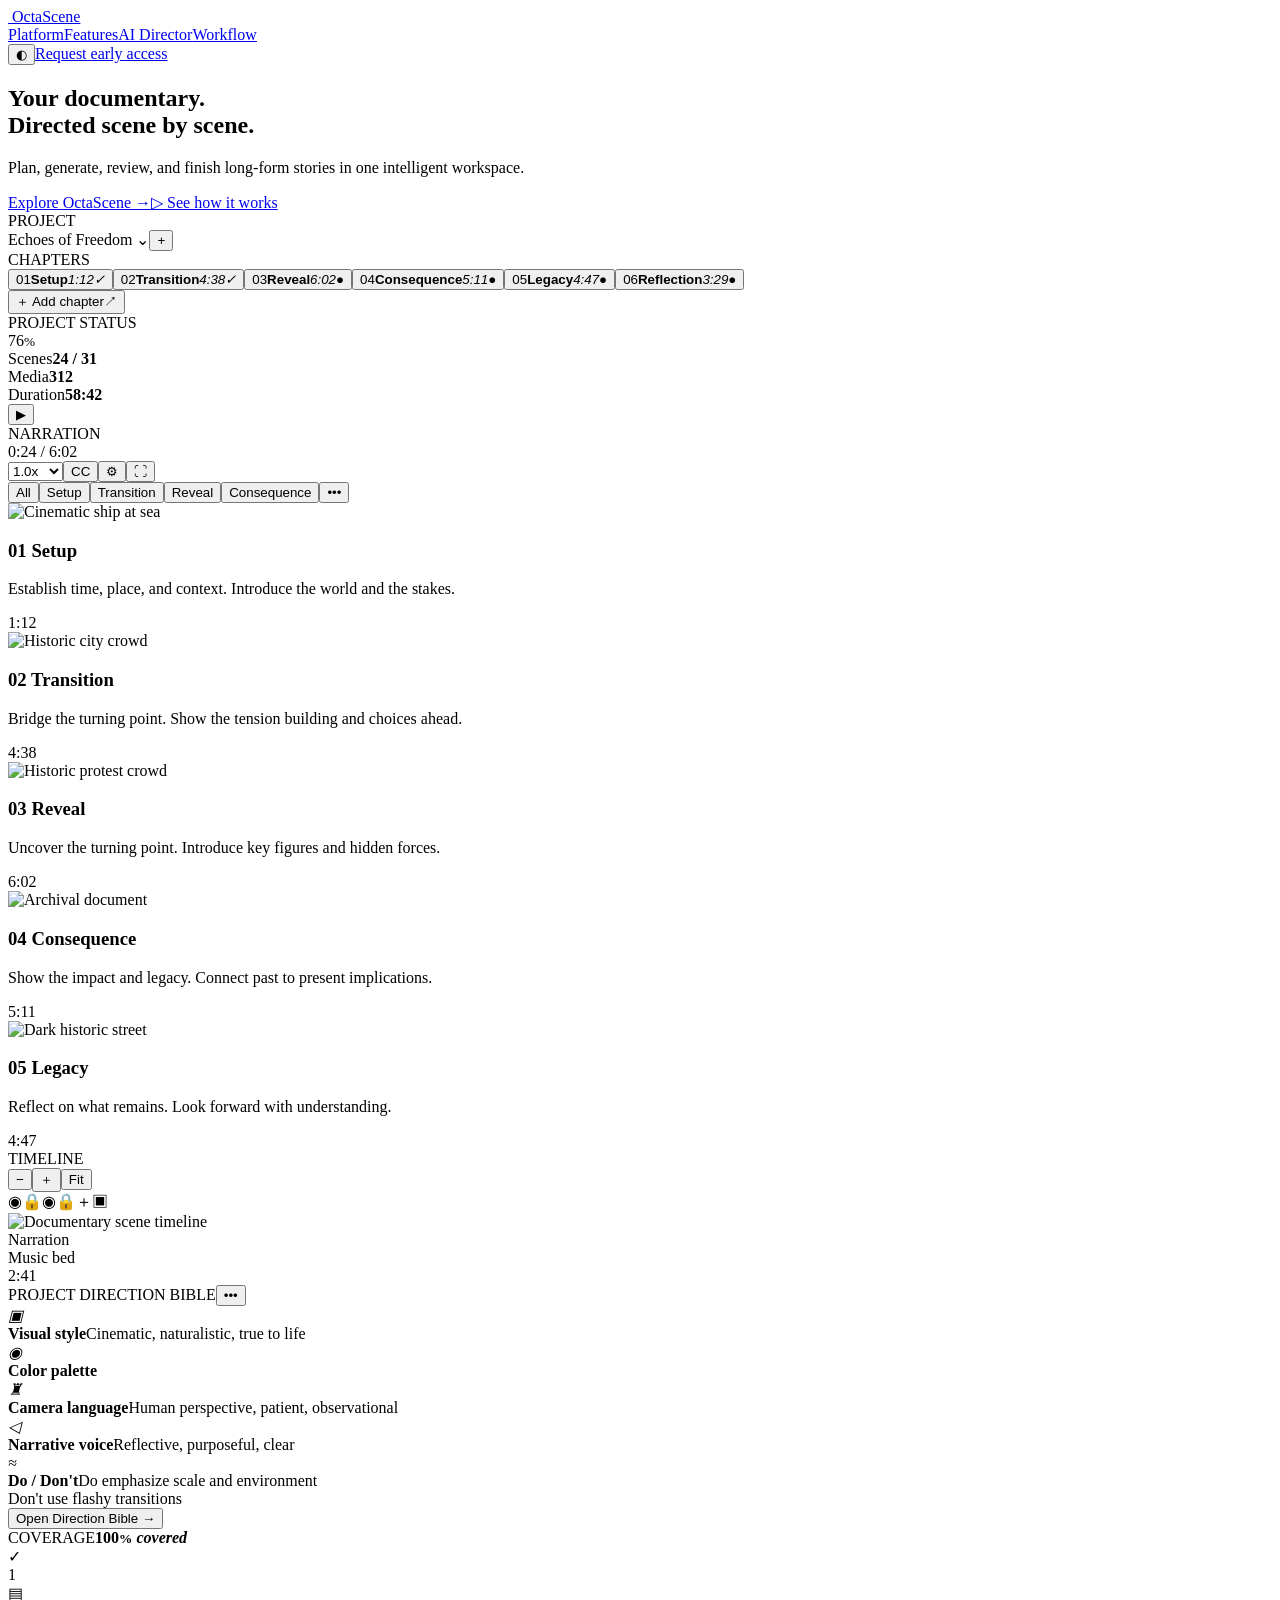
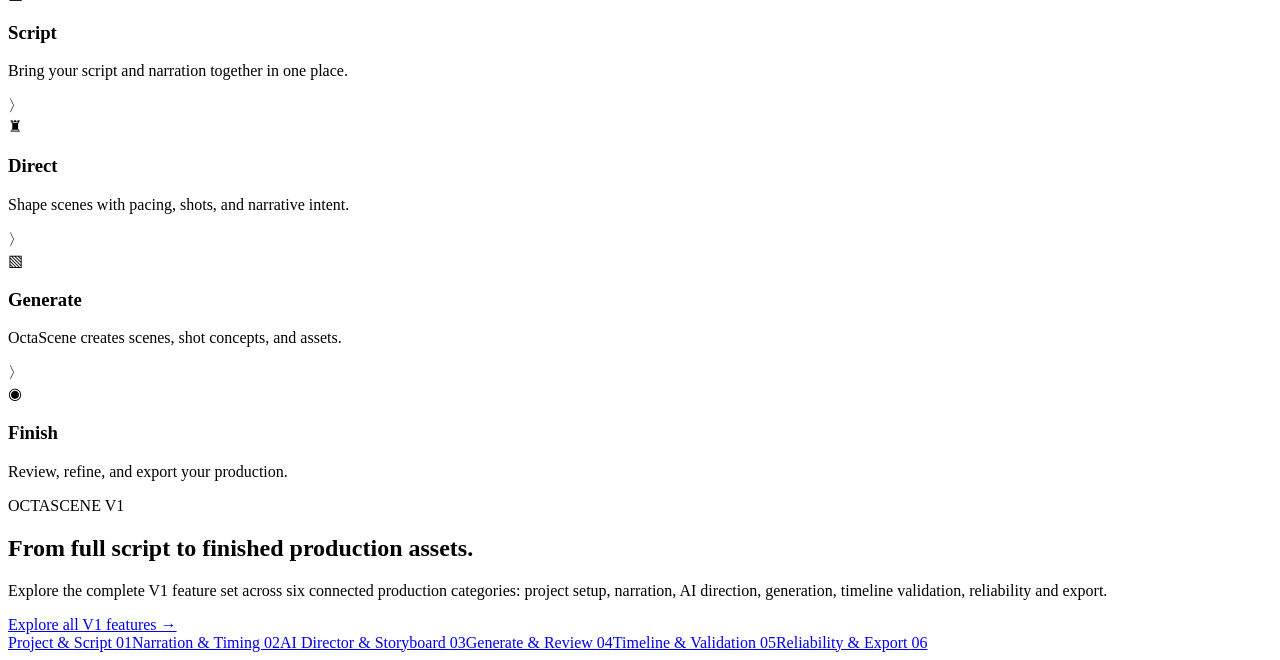
==== index.html @ 7b9d0554 "Add OctaScene landing page" ====
<!doctype html>
<html lang="en" data-theme="dark">
<head>
  <meta charset="utf-8" />
  <meta name="viewport" content="width=device-width,initial-scale=1" />
  <meta name="theme-color" content="#0b1014" />
  <title>OctaScene — Your documentary. Directed scene by scene.</title>
  <meta name="description" content="Plan, generate, review, and finish long-form documentaries in one intelligent workspace." />
  <link rel="preconnect" href="https://fonts.googleapis.com">
  <link rel="preconnect" href="https://fonts.gstatic.com" crossorigin>
  <link href="https://fonts.googleapis.com/css2?family=Inter:wght@400;500;600;700;800&display=swap" rel="stylesheet">
  <link rel="stylesheet" href="styles.css" />
</head>
<body>
  <div class="page-shell">
    <header class="site-header">
      <a class="brand" href="#top" aria-label="OctaScene home">
        <img src="assets/logo.svg" alt="" />
        <span>OctaScene</span>
      </a>
      <nav class="main-nav" aria-label="Primary navigation">
        <a href="#platform">Platform</a><a href="features.html">Features</a><a href="#director">AI Director</a><a href="#workflow">Workflow</a>
      </nav>
      <div class="header-actions"><button class="theme-toggle" type="button" aria-label="Toggle theme" title="Toggle theme"><span class="theme-icon">◐</span></button><a class="early-access" href="mailto:support@octascene.com?subject=OctaScene%20Early%20Access">Request early access</a></div>
    </header>
    <main id="top">
      <section class="hero" id="platform"><div class="hero-art hero-art-left" aria-hidden="true"></div><div class="hero-art hero-art-right" aria-hidden="true"></div><div class="hero-vignette" aria-hidden="true"></div><div class="hero-copy"><h1>Your documentary.<br />Directed scene by scene.</h1><p>Plan, generate, review, and finish long-form stories in one intelligent workspace.</p><div class="hero-buttons"><a class="primary-button" href="#director">Explore OctaScene <span>→</span></a><a class="secondary-button" href="#workflow"><span class="play">▷</span> See how it works</a></div></div></section>
      <section class="app-frame" id="director" aria-label="OctaScene workspace preview">
        <aside class="sidebar panel-col"><div class="sidebar-project"><div class="eyebrow">PROJECT</div><div class="project-name">Echoes of Freedom <span>⌄</span><button>+</button></div></div><div class="chapters-title">CHAPTERS</div><div class="chapter-list"><button class="chapter done"><span>01</span><b>Setup</b><em>1:12</em><i>✓</i></button><button class="chapter done"><span>02</span><b>Transition</b><em>4:38</em><i>✓</i></button><button class="chapter active"><span>03</span><b>Reveal</b><em>6:02</em><i>●</i></button><button class="chapter"><span>04</span><b>Consequence</b><em>5:11</em><i>●</i></button><button class="chapter"><span>05</span><b>Legacy</b><em>4:47</em><i>●</i></button><button class="chapter"><span>06</span><b>Reflection</b><em>3:29</em><i>●</i></button></div><button class="add-chapter">＋ <span>Add chapter</span><span>↗</span></button><div class="status-card"><div class="eyebrow">PROJECT STATUS</div><div class="status-grid"><div class="progress-ring"><span>76<small>%</small></span></div><div class="status-values"><div><span>Scenes</span><b>24 / 31</b></div><div><span>Media</span><b>312</b></div><div><span>Duration</span><b>58:42</b></div></div></div></div></aside>
        <div class="workspace panel-col"><div class="narration-row"><button class="round-play">▶</button><div class="wave-wrap"><div class="eyebrow narration-label">NARRATION</div><div class="waveform" aria-hidden="true"></div><div class="timecode">0:24 / 6:02</div></div><select class="speed" aria-label="Playback speed"><option>1.0x</option><option>1.25x</option><option>1.5x</option></select><button class="icon-btn">CC</button><button class="icon-btn">⚙</button><button class="icon-btn">⛶</button></div><div class="filter-row"><button class="filter active">All</button><button class="filter"><span class="dot blue"></span>Setup</button><button class="filter"><span class="dot teal"></span>Transition</button><button class="filter"><span class="dot orange"></span>Reveal</button><button class="filter"><span class="dot red"></span>Consequence</button><button class="filter">•••</button></div><div class="scene-strip"><article class="scene-card"><img src="assets/scene-1.jpg" alt="Cinematic ship at sea" /><div class="scene-body"><h3><span>01</span> Setup</h3><p>Establish time, place, and context. Introduce the world and the stakes.</p><time>1:12</time></div></article><article class="scene-card"><img src="assets/scene-2.jpg" alt="Historic city crowd" /><div class="scene-body"><h3><span>02</span> Transition</h3><p>Bridge the turning point. Show the tension building and choices ahead.</p><time>4:38</time></div></article><article class="scene-card selected"><img src="assets/scene-3.jpg" alt="Historic protest crowd" /><div class="scene-body"><h3><span>03</span> Reveal</h3><p>Uncover the turning point. Introduce key figures and hidden forces.</p><time>6:02</time></div></article><article class="scene-card"><img src="assets/scene-4.jpg" alt="Archival document" /><div class="scene-body"><h3><span>04</span> Consequence</h3><p>Show the impact and legacy. Connect past to present implications.</p><time>5:11</time></div></article><article class="scene-card"><img src="assets/scene-5.jpg" alt="Dark historic street" /><div class="scene-body"><h3><span>05</span> Legacy</h3><p>Reflect on what remains. Look forward with understanding.</p><time>4:47</time></div></article></div><div class="timeline-box"><div class="timeline-head"><span>TIMELINE</span><div><button>−</button><button>＋</button><button>Fit</button></div></div><div class="timeline-content"><div class="track-controls"><span>◉</span><span>🔒</span><span>◉</span><span>🔒</span><span>＋</span><span>▣</span></div><div class="tracks"><div class="image-track"><img src="assets/timeline.jpg" alt="Documentary scene timeline" /></div><div class="audio-track narration-track"><span>Narration</span><div class="mini-wave"></div></div><div class="audio-track music-track"><span>Music bed</span><div class="music-bars"></div></div><div class="playhead"><label>2:41</label></div></div></div></div></div>
        <aside class="direction panel-col"><div class="direction-card"><div class="direction-head"><span>PROJECT DIRECTION BIBLE</span><button>•••</button></div><div class="rule"><i>▣</i><div><b>Visual style</b><span>Cinematic, naturalistic, true to life</span></div></div><div class="rule"><i>◉</i><div><b>Color palette</b><div class="palette"><span></span><span></span><span></span><span></span><span></span><span></span></div></div></div><div class="rule"><i>♜</i><div><b>Camera language</b><span>Human perspective, patient, observational</span></div></div><div class="rule"><i>◁</i><div><b>Narrative voice</b><span>Reflective, purposeful, clear</span></div></div><div class="rule"><i>≈</i><div><b>Do / Don't</b><span>Do emphasize scale and environment<br />Don't use flashy transitions</span></div></div><button class="open-bible">Open Direction Bible <span>→</span></button></div><div class="coverage-card"><div><span>COVERAGE</span><strong>100<small>%</small> <em>covered</em></strong></div><div class="check-ring">✓</div></div></aside>
      </section>
      <section class="workflow" id="workflow"><article><div class="step-no">1</div><div class="step-icon paper">▤</div><div><h3>Script</h3><p>Bring your script and narration together in one place.</p></div></article><span class="chev">〉</span><article><div class="step-icon chair">♜</div><div><h3>Direct</h3><p>Shape scenes with pacing, shots, and narrative intent.</p></div></article><span class="chev">〉</span><article><div class="step-icon frame">▧</div><div><h3>Generate</h3><p>OctaScene creates scenes, shot concepts, and assets.</p></div></article><span class="chev">〉</span><article><div class="step-icon reel">◉</div><div><h3>Finish</h3><p>Review, refine, and export your production.</p></div></article></section>
      <section class="v1-teaser" id="resources"><div class="v1-teaser-copy"><span>OCTASCENE V1</span><h2>From full script to finished production assets.</h2><p>Explore the complete V1 feature set across six connected production categories: project setup, narration, AI direction, generation, timeline validation, reliability and export.</p><a href="features.html">Explore all V1 features →</a></div><div class="v1-mini-grid"><a href="features/project-script.html">Project & Script <span>01</span></a><a href="features/narration.html">Narration & Timing <span>02</span></a><a href="features/director.html">AI Director & Storyboard <span>03</span></a><a href="features/generation-review.html">Generate & Review <span>04</span></a><a href="features/timeline-validation.html">Timeline & Validation <span>05</span></a><a href="features/reliability-export.html">Reliability & Export <span>06</span></a></div></section>
    </main>
  </div><script src="script.js"></script>
</body></html>
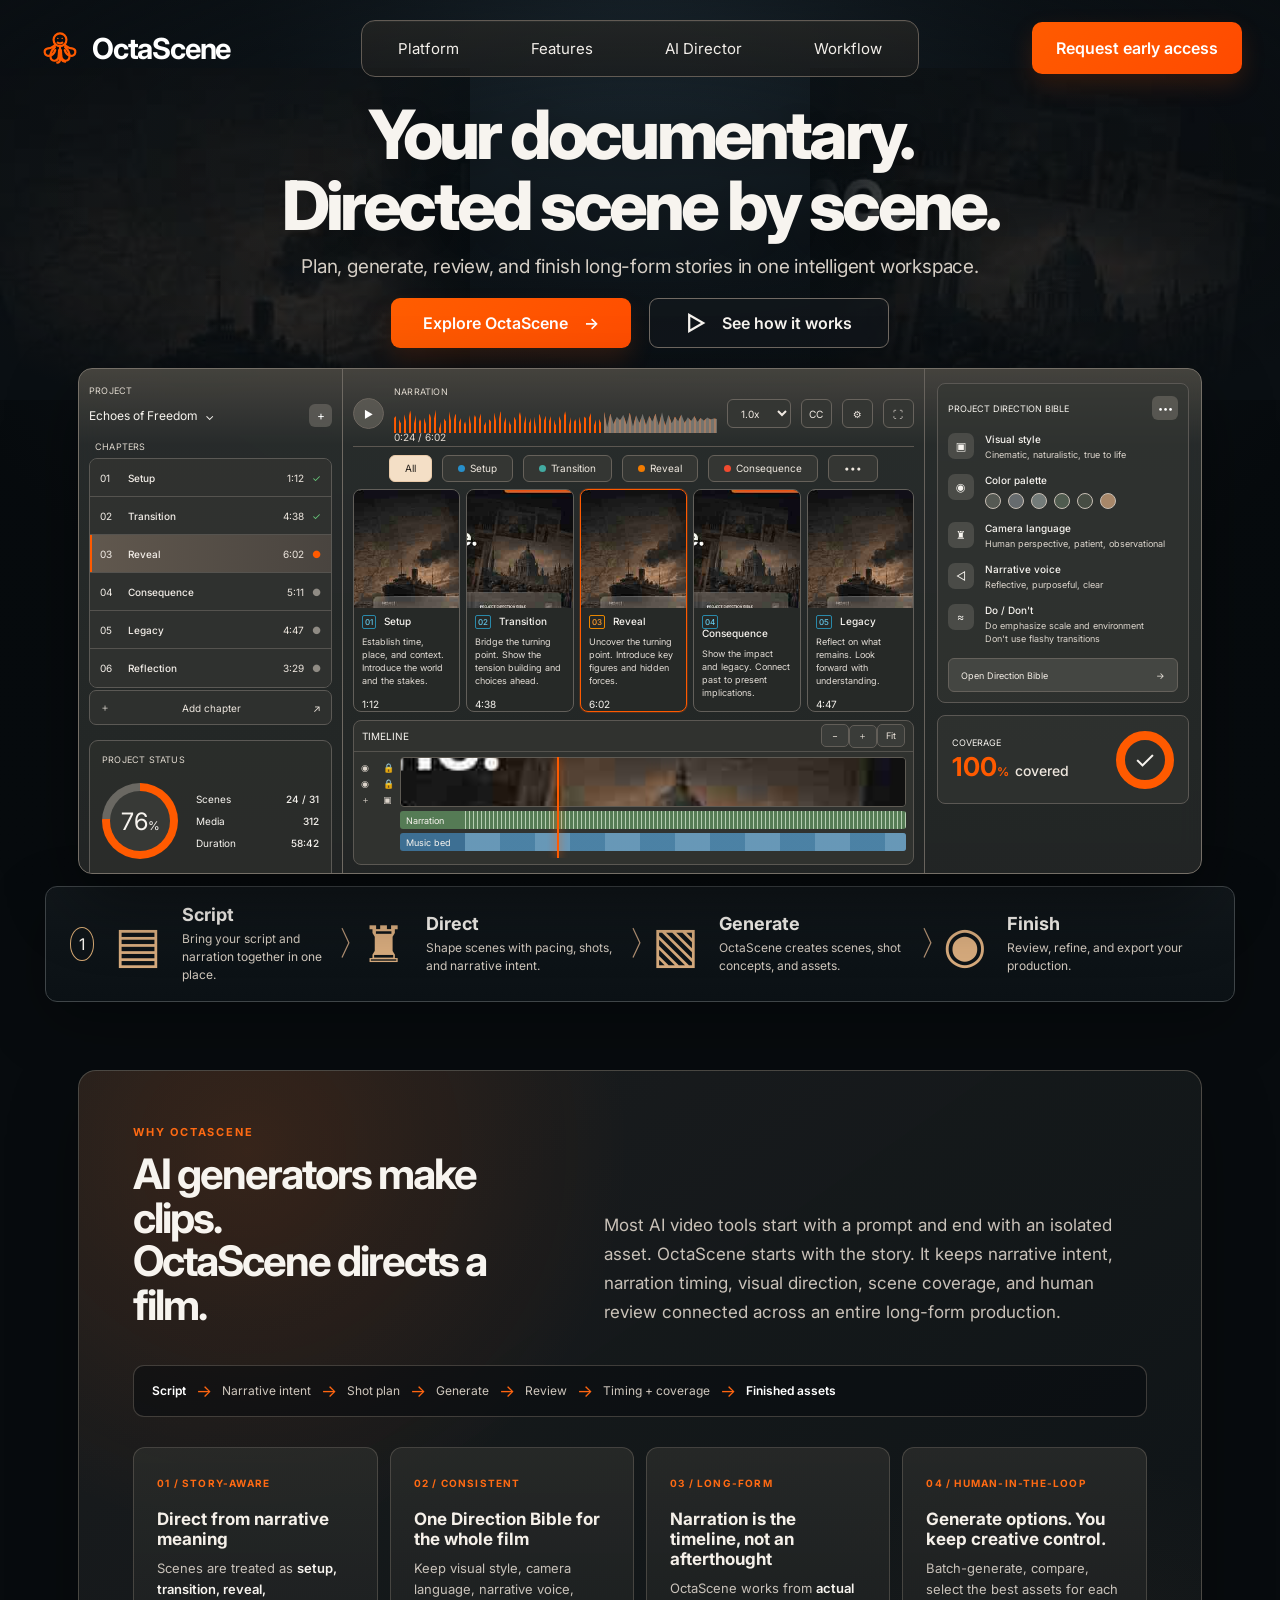
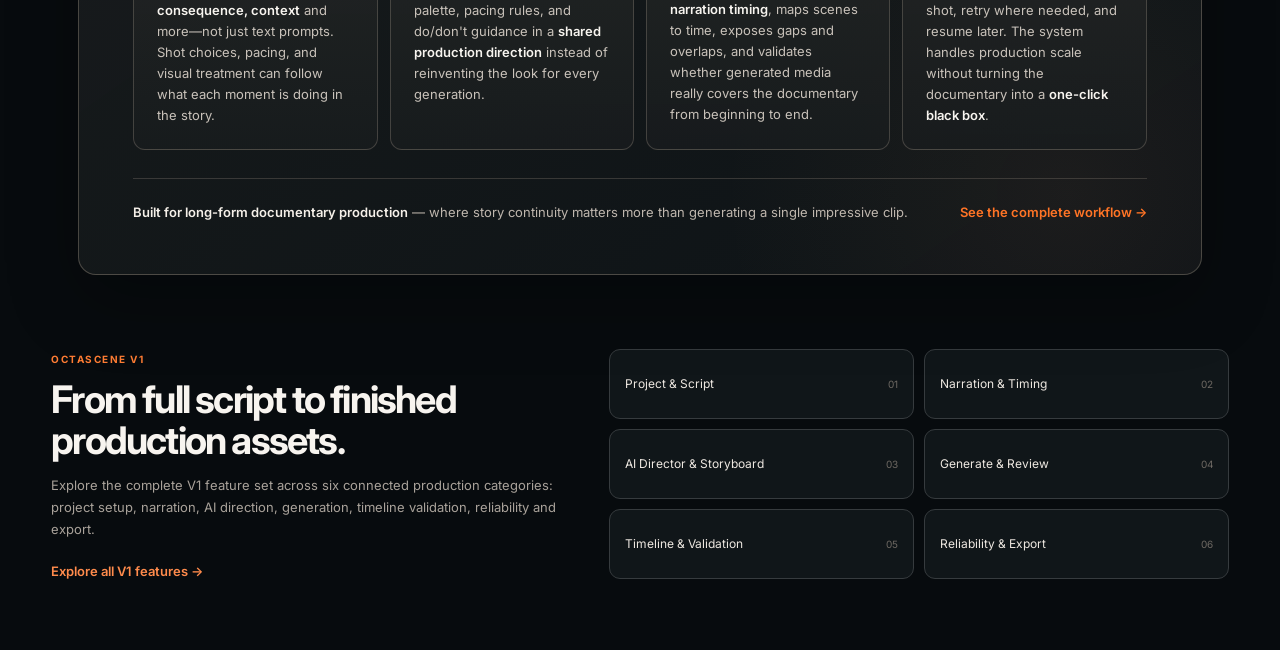
==== commit d554247e: "Add OctaScene differentiation section to landing page" ====
--- a/index.html
+++ b/index.html
@@ -10,6 +10,9 @@
   <link rel="preconnect" href="https://fonts.gstatic.com" crossorigin>
   <link href="https://fonts.googleapis.com/css2?family=Inter:wght@400;500;600;700;800&display=swap" rel="stylesheet">
   <link rel="stylesheet" href="styles.css" />
+  <style>
+    .difference-section{width:87.8%;max-width:1350px;margin:68px auto 72px;padding:54px;border:1px solid rgba(126,117,106,.52);border-radius:18px;background:linear-gradient(145deg,rgba(31,34,34,.82),rgba(14,19,23,.92));box-shadow:0 26px 70px rgba(0,0,0,.28);position:relative;overflow:hidden}.difference-section:before{content:"";position:absolute;inset:0;background:radial-gradient(circle at 15% 10%,rgba(255,90,0,.13),transparent 32%),radial-gradient(circle at 88% 90%,rgba(191,142,94,.08),transparent 28%);pointer-events:none}.difference-head{position:relative;z-index:1;display:grid;grid-template-columns:.85fr 1.15fr;gap:70px;align-items:end;margin-bottom:38px}.difference-kicker{display:block;color:#ff6a13;font-size:11px;font-weight:700;letter-spacing:1.8px;margin-bottom:13px}.difference-head h2{font-size:42px;line-height:1.04;letter-spacing:-2px;margin:0;color:#f7f4ef}.difference-head p{margin:0;color:#c9c1b8;font-size:17px;line-height:1.7;max-width:660px}.difference-flow{position:relative;z-index:1;display:flex;align-items:center;gap:10px;margin:0 0 30px;padding:15px 18px;border:1px solid rgba(114,107,99,.5);border-radius:11px;background:rgba(8,12,15,.54);color:#cfc7bd;font-size:12px;overflow-x:auto;white-space:nowrap}.difference-flow b{color:#fff;font-weight:600}.difference-flow .arrow{color:#ff6510;font-size:17px}.difference-grid{position:relative;z-index:1;display:grid;grid-template-columns:repeat(4,1fr);gap:12px}.difference-card{min-height:210px;padding:23px;border:1px solid rgba(104,99,92,.55);border-radius:12px;background:linear-gradient(180deg,rgba(43,45,43,.78),rgba(24,28,30,.82));transition:transform .2s ease,border-color .2s ease}.difference-card:hover{transform:translateY(-3px);border-color:rgba(255,107,24,.55)}.difference-number{font-size:10px;color:#ff6a13;letter-spacing:1.2px;font-weight:700}.difference-card h3{font-size:17px;margin:18px 0 9px;color:#f5f0e9}.difference-card p{font-size:13px;line-height:1.62;color:#c9c2ba;margin:0}.difference-card strong{color:#f7f4ef;font-weight:600}.difference-note{position:relative;z-index:1;margin:28px 0 0;padding-top:25px;border-top:1px solid rgba(104,99,92,.45);display:flex;justify-content:space-between;gap:30px;align-items:center;color:#bfb7ae;font-size:13px}.difference-note b{color:#f5f0e9;font-weight:600}.difference-note a{color:#ff7426;text-decoration:none;font-weight:600;white-space:nowrap}@media(max-width:980px){.difference-section{padding:34px 24px}.difference-head{grid-template-columns:1fr;gap:18px}.difference-grid{grid-template-columns:1fr 1fr}.difference-head h2{font-size:34px}}@media(max-width:620px){.difference-grid{grid-template-columns:1fr}.difference-note{align-items:flex-start;flex-direction:column}.difference-section{width:92%;margin-top:42px}}
+  </style>
 </head>
 <body>
   <div class="page-shell">
@@ -31,6 +34,22 @@
         <aside class="direction panel-col"><div class="direction-card"><div class="direction-head"><span>PROJECT DIRECTION BIBLE</span><button>•••</button></div><div class="rule"><i>▣</i><div><b>Visual style</b><span>Cinematic, naturalistic, true to life</span></div></div><div class="rule"><i>◉</i><div><b>Color palette</b><div class="palette"><span></span><span></span><span></span><span></span><span></span><span></span></div></div></div><div class="rule"><i>♜</i><div><b>Camera language</b><span>Human perspective, patient, observational</span></div></div><div class="rule"><i>◁</i><div><b>Narrative voice</b><span>Reflective, purposeful, clear</span></div></div><div class="rule"><i>≈</i><div><b>Do / Don't</b><span>Do emphasize scale and environment<br />Don't use flashy transitions</span></div></div><button class="open-bible">Open Direction Bible <span>→</span></button></div><div class="coverage-card"><div><span>COVERAGE</span><strong>100<small>%</small> <em>covered</em></strong></div><div class="check-ring">✓</div></div></aside>
       </section>
       <section class="workflow" id="workflow"><article><div class="step-no">1</div><div class="step-icon paper">▤</div><div><h3>Script</h3><p>Bring your script and narration together in one place.</p></div></article><span class="chev">〉</span><article><div class="step-icon chair">♜</div><div><h3>Direct</h3><p>Shape scenes with pacing, shots, and narrative intent.</p></div></article><span class="chev">〉</span><article><div class="step-icon frame">▧</div><div><h3>Generate</h3><p>OctaScene creates scenes, shot concepts, and assets.</p></div></article><span class="chev">〉</span><article><div class="step-icon reel">◉</div><div><h3>Finish</h3><p>Review, refine, and export your production.</p></div></article></section>
+
+      <section class="difference-section" id="why-octascene">
+        <div class="difference-head">
+          <div><span class="difference-kicker">WHY OCTASCENE</span><h2>AI generators make clips.<br />OctaScene directs a film.</h2></div>
+          <p>Most AI video tools start with a prompt and end with an isolated asset. OctaScene starts with the story. It keeps narrative intent, narration timing, visual direction, scene coverage, and human review connected across an entire long-form production.</p>
+        </div>
+        <div class="difference-flow" aria-label="OctaScene production flow"><b>Script</b><span class="arrow">→</span><span>Narrative intent</span><span class="arrow">→</span><span>Shot plan</span><span class="arrow">→</span><span>Generate</span><span class="arrow">→</span><span>Review</span><span class="arrow">→</span><span>Timing + coverage</span><span class="arrow">→</span><b>Finished assets</b></div>
+        <div class="difference-grid">
+          <article class="difference-card"><span class="difference-number">01 / STORY-AWARE</span><h3>Direct from narrative meaning</h3><p>Scenes are treated as <strong>setup, transition, reveal, consequence, context</strong> and more—not just text prompts. Shot choices, pacing, and visual treatment can follow what each moment is doing in the story.</p></article>
+          <article class="difference-card"><span class="difference-number">02 / CONSISTENT</span><h3>One Direction Bible for the whole film</h3><p>Keep visual style, camera language, narrative voice, palette, pacing rules, and do/don't guidance in a <strong>shared production direction</strong> instead of reinventing the look for every generation.</p></article>
+          <article class="difference-card"><span class="difference-number">03 / LONG-FORM</span><h3>Narration is the timeline, not an afterthought</h3><p>OctaScene works from <strong>actual narration timing</strong>, maps scenes to time, exposes gaps and overlaps, and validates whether generated media really covers the documentary from beginning to end.</p></article>
+          <article class="difference-card"><span class="difference-number">04 / HUMAN-IN-THE-LOOP</span><h3>Generate options. You keep creative control.</h3><p>Batch-generate, compare, select the best assets for each shot, retry where needed, and resume later. The system handles production scale without turning the documentary into a <strong>one-click black box</strong>.</p></article>
+        </div>
+        <div class="difference-note"><span><b>Built for long-form documentary production</b> — where story continuity matters more than generating a single impressive clip.</span><a href="features.html">See the complete workflow →</a></div>
+      </section>
+
       <section class="v1-teaser" id="resources"><div class="v1-teaser-copy"><span>OCTASCENE V1</span><h2>From full script to finished production assets.</h2><p>Explore the complete V1 feature set across six connected production categories: project setup, narration, AI direction, generation, timeline validation, reliability and export.</p><a href="features.html">Explore all V1 features →</a></div><div class="v1-mini-grid"><a href="features/project-script.html">Project & Script <span>01</span></a><a href="features/narration.html">Narration & Timing <span>02</span></a><a href="features/director.html">AI Director & Storyboard <span>03</span></a><a href="features/generation-review.html">Generate & Review <span>04</span></a><a href="features/timeline-validation.html">Timeline & Validation <span>05</span></a><a href="features/reliability-export.html">Reliability & Export <span>06</span></a></div></section>
     </main>
   </div><script src="script.js"></script>
--- a/styles.css
+++ b/styles.css
@@ -0,0 +1,32 @@
+:root{
+  --bg:#0a0f13;
+  --bg2:#11161a;
+  --panel:#252727d9;
+  --panel2:#343330d9;
+  --line:#6c645c99;
+  --line-soft:#4a474399;
+  --text:#f7f4ef;
+  --muted:#cfc7bd;
+  --orange:#ff5a00;
+  --orange2:#ff6b00;
+  --green:#69c67a;
+  --blue:#2b98d4;
+  --teal:#46b1a8;
+  --red:#ff5538;
+  --shadow:0 26px 70px rgba(0,0,0,.42);
+}
+*{box-sizing:border-box} html{scroll-behavior:smooth} body{margin:0;font-family:Inter,system-ui,-apple-system,Segoe UI,sans-serif;background:radial-gradient(circle at 50% -10%,#18232b 0,#0a0f13 42%,#070b0e 100%);color:var(--text);min-width:320px} button,a,select{font:inherit}.page-shell{min-height:100vh;overflow:hidden}.site-header{height:90px;padding:22px 38px;display:grid;grid-template-columns:1fr auto 1fr;align-items:center;position:relative;z-index:20}.brand{display:flex;align-items:center;gap:10px;color:#fff;text-decoration:none;font-size:29px;font-weight:700;letter-spacing:-1.2px}.brand img{width:44px;height:44px}.main-nav{display:flex;gap:0;border:1px solid #625b54;background:linear-gradient(180deg,#272724b8,#1c1d1db8);border-radius:14px;overflow:hidden;box-shadow:inset 0 1px rgba(255,255,255,.04)}.main-nav a{padding:18px 36px;color:#f3efea;text-decoration:none;font-size:15px}.main-nav a:hover{background:#ffffff0b}.header-actions{justify-self:end;display:flex;align-items:center;gap:10px}.early-access{background:linear-gradient(135deg,#ff5b00,#ff4a00);color:white;text-decoration:none;padding:16px 24px;border-radius:10px;font-weight:600;box-shadow:0 10px 25px #ff5a0028}.theme-toggle{width:40px;height:40px;border:1px solid #4d4b47;border-radius:10px;background:#171a1d;color:#d9d3cb;cursor:pointer}.hero{height:280px;position:relative;display:flex;justify-content:center;align-items:flex-start;text-align:center;overflow:visible}.hero-art{position:absolute;top:-22px;height:330px;width:470px;background-size:cover;background-position:center;filter:saturate(.68) sepia(.08) contrast(1.03);opacity:.56}.hero-art-left{left:0;background-image:linear-gradient(90deg,rgba(8,13,17,.08),rgba(8,13,17,.55) 82%,rgba(8,13,17,1)),url('assets/hero-left.jpg');background-position:left center}.hero-art-right{right:0;background-image:linear-gradient(270deg,rgba(8,13,17,.08),rgba(8,13,17,.55) 82%,rgba(8,13,17,1)),url('assets/hero-right.jpg');background-position:right center}.hero-vignette{position:absolute;inset:-90px 0 -30px;background:radial-gradient(ellipse at 50% 42%,rgba(10,15,19,.02) 20%,rgba(10,15,19,.55) 66%,#0a0f13 92%);pointer-events:none}.hero-copy{position:relative;z-index:3;max-width:900px;margin-top:3px}.hero h1{font-size:68px;line-height:1.05;letter-spacing:-3.8px;margin:6px 0 13px;font-weight:800;text-shadow:0 8px 24px rgba(0,0,0,.18)}.hero p{margin:0;color:#d5cec5;font-size:19px;letter-spacing:-.2px}.hero-buttons{display:flex;justify-content:center;gap:18px;margin-top:20px}.primary-button,.secondary-button{height:50px;min-width:240px;border-radius:9px;display:inline-flex;align-items:center;justify-content:center;gap:16px;text-decoration:none;font-weight:600}.primary-button{background:linear-gradient(135deg,#ff5d00,#ff4d00);color:#fff;box-shadow:0 12px 24px #ff5a0024}.secondary-button{border:1px solid #716a63;color:#f7f4ef;background:#14191d9e}.play{font-size:22px}.app-frame{position:relative;z-index:8;width:87.8%;max-width:1350px;height:506px;margin:-2px auto 12px;border:1px solid #756f67;border-radius:14px;background:linear-gradient(180deg,#4a4842e8,#2c302fdc 15%,#252827e9 100%);box-shadow:var(--shadow);display:grid;grid-template-columns:264px 1fr 276px;overflow:hidden;backdrop-filter:blur(12px)}.panel-col{min-width:0}.sidebar{border-right:1px solid #6e6962;padding:16px 10px 12px}.eyebrow,.chapters-title{font-size:9px;color:#e0d9cf;letter-spacing:.2px}.project-name{font-size:12px;margin-top:8px;display:flex;align-items:center;gap:7px}.project-name button{margin-left:auto;width:23px;height:23px;border-radius:6px;border:0;background:#77736c8c;color:white}.chapters-title{margin:14px 6px 6px}.chapter-list{border:1px solid #5b5955;border-radius:8px;overflow:hidden}.chapter{width:100%;height:38px;border:0;border-bottom:1px solid #55534f;background:#343533b8;color:#f3eee8;display:grid;grid-template-columns:28px 1fr 40px 17px;align-items:center;text-align:left;padding:0 10px;font-size:10px}.chapter:last-child{border-bottom:0}.chapter b{font-weight:500}.chapter em{font-style:normal;color:#eee7df;text-align:right}.chapter i{font-style:normal;color:#8f8b84;text-align:right}.chapter.done i{color:#68c97a}.chapter.active{background:linear-gradient(90deg,#61584e,#49443f);box-shadow:inset 2px 0 var(--orange)}.chapter.active i{color:var(--orange)}.add-chapter{width:100%;height:35px;margin-top:2px;border:1px solid #5b5955;border-radius:7px;background:#353633a8;color:#eee7df;display:flex;justify-content:space-between;align-items:center;padding:0 10px;font-size:10px}.status-card{border:1px solid #5b5955;border-radius:9px;margin-top:15px;padding:13px 12px;height:181px;background:#3133308e}.status-grid{display:flex;align-items:center;gap:18px;margin-top:18px}.progress-ring{width:76px;height:76px;border-radius:50%;display:grid;place-items:center;background:conic-gradient(var(--orange) 0 76%,#6a6862 76%);position:relative}.progress-ring:before{content:"";position:absolute;width:60px;height:60px;border-radius:50%;background:#373936}.progress-ring span{position:relative;font-size:24px}.progress-ring small{font-size:12px}.status-values{flex:1;font-size:10px}.status-values div{display:flex;justify-content:space-between;margin:10px 0}.status-values b{font-weight:500}.workspace{padding:12px 10px 10px;border-right:1px solid #68635d}.narration-row{height:66px;display:flex;align-items:center;gap:10px;border-bottom:1px solid #5c5751}.round-play{border:1px solid #6c665f;background:#7571688a;color:#fff;width:31px;height:31px;border-radius:50%;font-size:10px}.wave-wrap{flex:1;position:relative;height:55px;padding-top:12px}.narration-label{position:absolute;top:0;left:0}.waveform{height:28px;margin-top:7px;background:repeating-linear-gradient(90deg,var(--orange) 0 2px,transparent 2px 5px);clip-path:polygon(0 46%,1% 35%,2% 65%,3% 30%,4% 70%,5% 20%,6% 74%,7% 26%,8% 60%,9% 35%,10% 72%,11% 30%,12% 67%,13% 16%,14% 84%,15% 38%,16% 58%,17% 22%,18% 77%,19% 31%,20% 64%,21% 40%,22% 70%,23% 25%,24% 78%,25% 36%,26% 62%,27% 28%,28% 73%,29% 45%,30% 59%,31% 29%,32% 78%,33% 22%,34% 66%,35% 32%,36% 72%,37% 38%,38% 61%,39% 25%,40% 78%,41% 33%,42% 64%,43% 19%,44% 82%,45% 31%,46% 69%,47% 39%,48% 58%,49% 28%,50% 72%,51% 37%,52% 65%,53% 22%,54% 80%,55% 34%,56% 60%,57% 29%,58% 74%,59% 41%,60% 57%,61% 29%,62% 71%,63% 36%,64% 63%,65% 23%,66% 79%,67% 31%,68% 68%,69% 42%,70% 55%,71% 35%,72% 70%,73% 28%,74% 76%,75% 37%,76% 64%,77% 31%,78% 71%,79% 39%,80% 59%,81% 31%,82% 72%,83% 26%,84% 74%,85% 35%,86% 65%,87% 42%,88% 58%,89% 34%,90% 64%,91% 44%,92% 57%,93% 40%,94% 60%,95% 46%,96% 56%,97% 45%,98% 52%,99% 48%,100% 50%,100% 100%,0 100%)}.waveform:after{content:"";display:block;width:35%;height:100%;margin-left:65%;background:#88857f;opacity:.8}.timecode{font-size:10px;color:#e3dbd2;margin-top:-2px}.speed,.icon-btn{background:#343633;border:1px solid #68635d;color:#f0e9e2;border-radius:6px;height:29px;font-size:10px}.speed{padding:0 9px}.icon-btn{min-width:31px}.filter-row{height:42px;display:flex;align-items:center;justify-content:center;gap:10px}.filter{height:27px;padding:0 15px;border-radius:6px;border:1px solid #66615a;background:#343633;color:#efe8df;font-size:10px}.filter.active{background:#f4dfc6;color:#27221d;border-color:#e9caa9}.dot{display:inline-block;width:7px;height:7px;border-radius:50%;margin-right:5px}.blue{background:#278fca}.teal{background:#42aaa1}.orange{background:#f27b00}.red{background:#f14a2f}.scene-strip{display:grid;grid-template-columns:repeat(5,1fr);gap:6px}.scene-card{border:1px solid #625f5a;border-radius:8px;overflow:hidden;background:#262927;min-width:0}.scene-card.selected{border:1.5px solid var(--orange);box-shadow:0 0 0 1px #ff5a0033}.scene-card img{display:block;width:100%;height:118px;object-fit:cover;filter:saturate(.82) contrast(1.03)}.scene-body{padding:7px 8px 8px;height:103px}.scene-body h3{font-size:10px;margin:0 0 8px;font-weight:500}.scene-body h3 span{font-size:8px;border:1px solid #2989aa;color:#63c6e8;border-radius:2px;padding:1px 2px;margin-right:5px}.selected .scene-body h3 span{border-color:#e98700;color:#ff9b2b}.scene-body p{font-size:9px;line-height:1.45;color:#e3ddd6;margin:0 0 5px}.scene-body time{font-size:10px}.timeline-box{height:145px;border:1px solid #5b5853;border-radius:8px;margin-top:8px;background:#30322f}.timeline-head{height:31px;border-bottom:1px solid #55534e;display:flex;align-items:center;justify-content:space-between;padding:0 8px;font-size:10px}.timeline-head button{background:#3a3c39;border:1px solid #625e58;color:#eee6dd;height:23px;min-width:28px;border-radius:5px;font-size:9px}.timeline-content{display:flex;height:112px;padding:5px 7px 6px}.track-controls{width:39px;display:grid;grid-template-columns:1fr 1fr;gap:5px;align-content:start;padding-top:5px;color:#dcd4cb;font-size:9px}.tracks{position:relative;flex:1;overflow:hidden}.image-track{height:50px;border-radius:4px;overflow:hidden;border:1px solid #5f5b54}.image-track img{width:100%;height:100%;object-fit:cover;display:block}.audio-track{height:18px;border-radius:3px;margin-top:4px;display:flex;align-items:center;overflow:hidden;font-size:9px}.audio-track span{padding-left:6px;width:65px}.narration-track{background:#557b55}.music-track{background:#3d6f93}.mini-wave{flex:1;height:100%;background:repeating-linear-gradient(90deg,#d7ead2 0 1px,transparent 1px 4px);opacity:.75}.music-bars{flex:1;height:100%;background:repeating-linear-gradient(90deg,#72a2c0 0 35px,#4f86a9 35px 70px);opacity:.8}.playhead{position:absolute;left:31%;top:0;bottom:0;width:2px;background:var(--orange);box-shadow:0 0 8px #ff5a00}.playhead label{position:absolute;top:-29px;left:-17px;background:var(--orange);padding:4px 7px;border-radius:6px;color:#fff;font-size:9px}.direction{padding:14px 12px 12px}.direction-card{border:1px solid #5b5854;border-radius:8px;background:#343633a6;padding:12px 10px 10px}.direction-head{display:flex;align-items:center;justify-content:space-between;font-size:9px;margin-bottom:12px}.direction-head button{border:0;background:#7470698f;color:white;border-radius:6px;width:26px;height:24px}.rule{display:flex;gap:11px;margin:13px 0}.rule i{width:26px;height:26px;border-radius:7px;background:#4a4b47;display:grid;place-items:center;font-style:normal;font-size:11px}.rule>div{min-width:0}.rule b{display:block;font-size:10px;font-weight:500;margin-bottom:3px}.rule span{display:block;font-size:9px;color:#ddd6cd;line-height:1.45}.palette{display:flex;gap:7px;margin-top:7px}.palette span{width:16px;height:16px;border-radius:50%;border:1px solid #c7beb4;background:#555953}.palette span:nth-child(2){background:#666b6e}.palette span:nth-child(3){background:#737b79}.palette span:nth-child(4){background:#4f5b4f}.palette span:nth-child(5){background:#464c43}.palette span:nth-child(6){background:#a78769}.open-bible{width:100%;height:34px;border-radius:6px;border:1px solid #65615b;background:#444642;color:#f4eee6;display:flex;align-items:center;justify-content:space-between;padding:0 12px;font-size:9px;margin-top:10px}.coverage-card{height:89px;border:1px solid #5b5854;border-radius:8px;background:#343633a6;margin-top:12px;display:flex;align-items:center;justify-content:space-between;padding:13px 14px}.coverage-card span{font-size:9px;display:block}.coverage-card strong{display:block;color:var(--orange);font-size:26px;margin-top:3px}.coverage-card small{font-size:12px}.coverage-card em{font-style:normal;color:#eee7de;font-size:14px;font-weight:500}.check-ring{width:58px;height:58px;border-radius:50%;border:9px solid var(--orange);display:grid;place-items:center;font-size:25px}.workflow{width:93%;max-width:1435px;height:116px;margin:0 auto 30px;border:1px solid #3f4548;border-radius:12px;background:linear-gradient(180deg,#11171b,#0b1115);display:grid;grid-template-columns:1fr 24px 1fr 24px 1fr 24px 1fr;align-items:center;padding:0 24px;box-shadow:0 20px 60px rgba(0,0,0,.3)}.workflow article{display:flex;align-items:center;gap:20px;min-width:0}.step-no{width:34px;height:34px;border:1px solid #d5a873;border-radius:50%;display:grid;place-items:center}.step-icon{font-size:50px;color:#d7ab7d;line-height:1}.workflow h3{margin:0 0 5px;font-size:18px}.workflow p{margin:0;color:#d1c8bd;font-size:12px;line-height:1.5;max-width:220px}.chev{font-size:34px;color:#b39274}.below-fold{display:grid;place-items:center;height:130px;color:#756e66;font-size:13px}.theme-toggle{display:none}
+@media(max-width:1200px){.site-header{grid-template-columns:1fr auto}.main-nav{display:none}.hero h1{font-size:58px}.app-frame{width:94%;grid-template-columns:220px 1fr 235px}.scene-body p{font-size:8px}.workflow{grid-template-columns:1fr 1fr;gap:18px;height:auto;padding:25px}.workflow .chev{display:none}}
+@media(max-width:900px){.site-header{padding:18px 20px}.brand{font-size:24px}.early-access{padding:13px 15px;font-size:13px}.hero{height:330px}.hero h1{font-size:49px}.hero p{padding:0 22px}.hero-art{opacity:.38}.app-frame{height:auto;display:block;overflow:visible;width:94%}.sidebar,.direction{display:none}.workspace{border-right:0}.scene-strip{grid-template-columns:repeat(2,1fr)}.scene-card:nth-child(5){display:none}.timeline-box{margin-bottom:10px}.workflow{width:94%;grid-template-columns:1fr 1fr}.workflow article{padding:5px}.step-icon{font-size:42px}}
+@media(max-width:600px){.site-header{height:72px}.brand img{width:36px}.brand span{font-size:21px}.early-access{font-size:12px;padding:11px 12px}.hero{height:310px}.hero h1{font-size:40px;letter-spacing:-2.4px}.hero p{font-size:16px}.hero-buttons{flex-direction:column;align-items:center}.primary-button,.secondary-button{width:240px;height:44px}.app-frame{margin-top:28px}.narration-row{gap:5px}.icon-btn:nth-last-child(2),.icon-btn:nth-last-child(1){display:none}.filter-row{overflow:auto;justify-content:flex-start}.scene-strip{grid-template-columns:1fr 1fr}.scene-card img{height:95px}.scene-body{height:112px}.workflow{grid-template-columns:1fr;height:auto}.workflow article{border-bottom:1px solid #2f3436;padding:14px 0}.workflow article:last-of-type{border-bottom:0}.step-no{display:none}}
+HTML[data-theme="light"] body{background:#f3eee7;color:#1a1b1c} HTML[data-theme="light"] .site-header{color:#1a1b1c} HTML[data-theme="light"] .brand{color:#161718} HTML[data-theme="light"] .main-nav{background:#fff;border-color:#c7beb3} HTML[data-theme="light"] .main-nav a{color:#222} HTML[data-theme="light"] .hero-vignette{background:radial-gradient(ellipse at 50% 42%,rgba(243,238,231,.1) 25%,rgba(243,238,231,.56) 72%,#f3eee7 96%)} HTML[data-theme="light"] .hero p{color:#5d554e} HTML[data-theme="light"] .secondary-button{color:#241f1a;background:#fff;border-color:#b9afa4} HTML[data-theme="light"] .below-fold{color:#80766d}
+.v1-teaser{width:min(1180px,92%);margin:58px auto 70px;display:grid;grid-template-columns:.9fr 1.1fr;gap:50px;align-items:center}.v1-teaser-copy>span{font-size:10px;letter-spacing:1.5px;color:#ff7d34;font-weight:700}.v1-teaser h2{font-size:38px;letter-spacing:-1.8px;line-height:1.08;margin:12px 0}.v1-teaser p{color:#a9a29a;line-height:1.7;font-size:13px}.v1-teaser-copy a{display:inline-block;margin-top:10px;color:#ff8b4c;text-decoration:none;font-size:13px;font-weight:600}.v1-mini-grid{display:grid;grid-template-columns:1fr 1fr;gap:10px}.v1-mini-grid a{height:70px;border:1px solid #363b3e;border-radius:11px;background:#101619;color:#eee8e1;text-decoration:none;padding:0 15px;display:flex;align-items:center;justify-content:space-between;font-size:12px}.v1-mini-grid a:hover{border-color:#865d42;background:#161a1c}.v1-mini-grid span{color:#6e6963;font-size:10px}@media(max-width:800px){.v1-teaser{grid-template-columns:1fr}.v1-mini-grid{grid-template-columns:1fr}}
+html,body{min-height:100%;background:#070b0e}
+body{position:relative;background:transparent!important}
+body::before{content:"";position:fixed;z-index:-2;inset:0;pointer-events:none;background:radial-gradient(circle at 50% -10%,rgba(32,47,57,.95) 0,rgba(13,20,25,.96) 34%,rgba(7,11,14,.99) 72%,#070b0e 100%),radial-gradient(ellipse at 8% 42%,rgba(129,72,34,.12),transparent 36%),radial-gradient(ellipse at 91% 30%,rgba(118,72,39,.10),transparent 34%)}
+body::after{content:"";position:fixed;z-index:-1;inset:0;pointer-events:none;opacity:.24;background-image:linear-gradient(rgba(255,255,255,.012) 1px,transparent 1px),linear-gradient(90deg,rgba(255,255,255,.009) 1px,transparent 1px);background-size:80px 80px;mask-image:linear-gradient(to bottom,rgba(0,0,0,.65),transparent 82%)}
+.page-shell,.feature-page-shell{background:transparent!important;position:relative}
+.inner-header{background:rgba(8,13,17,.76)!important}
+HTML[data-theme="light"] body{background:transparent!important}
+HTML[data-theme="light"] body::before{background:radial-gradient(circle at 50% -10%,#fffaf3 0,#f5efe7 42%,#eee7df 100%)}
+HTML[data-theme="light"] body::after{opacity:.1}
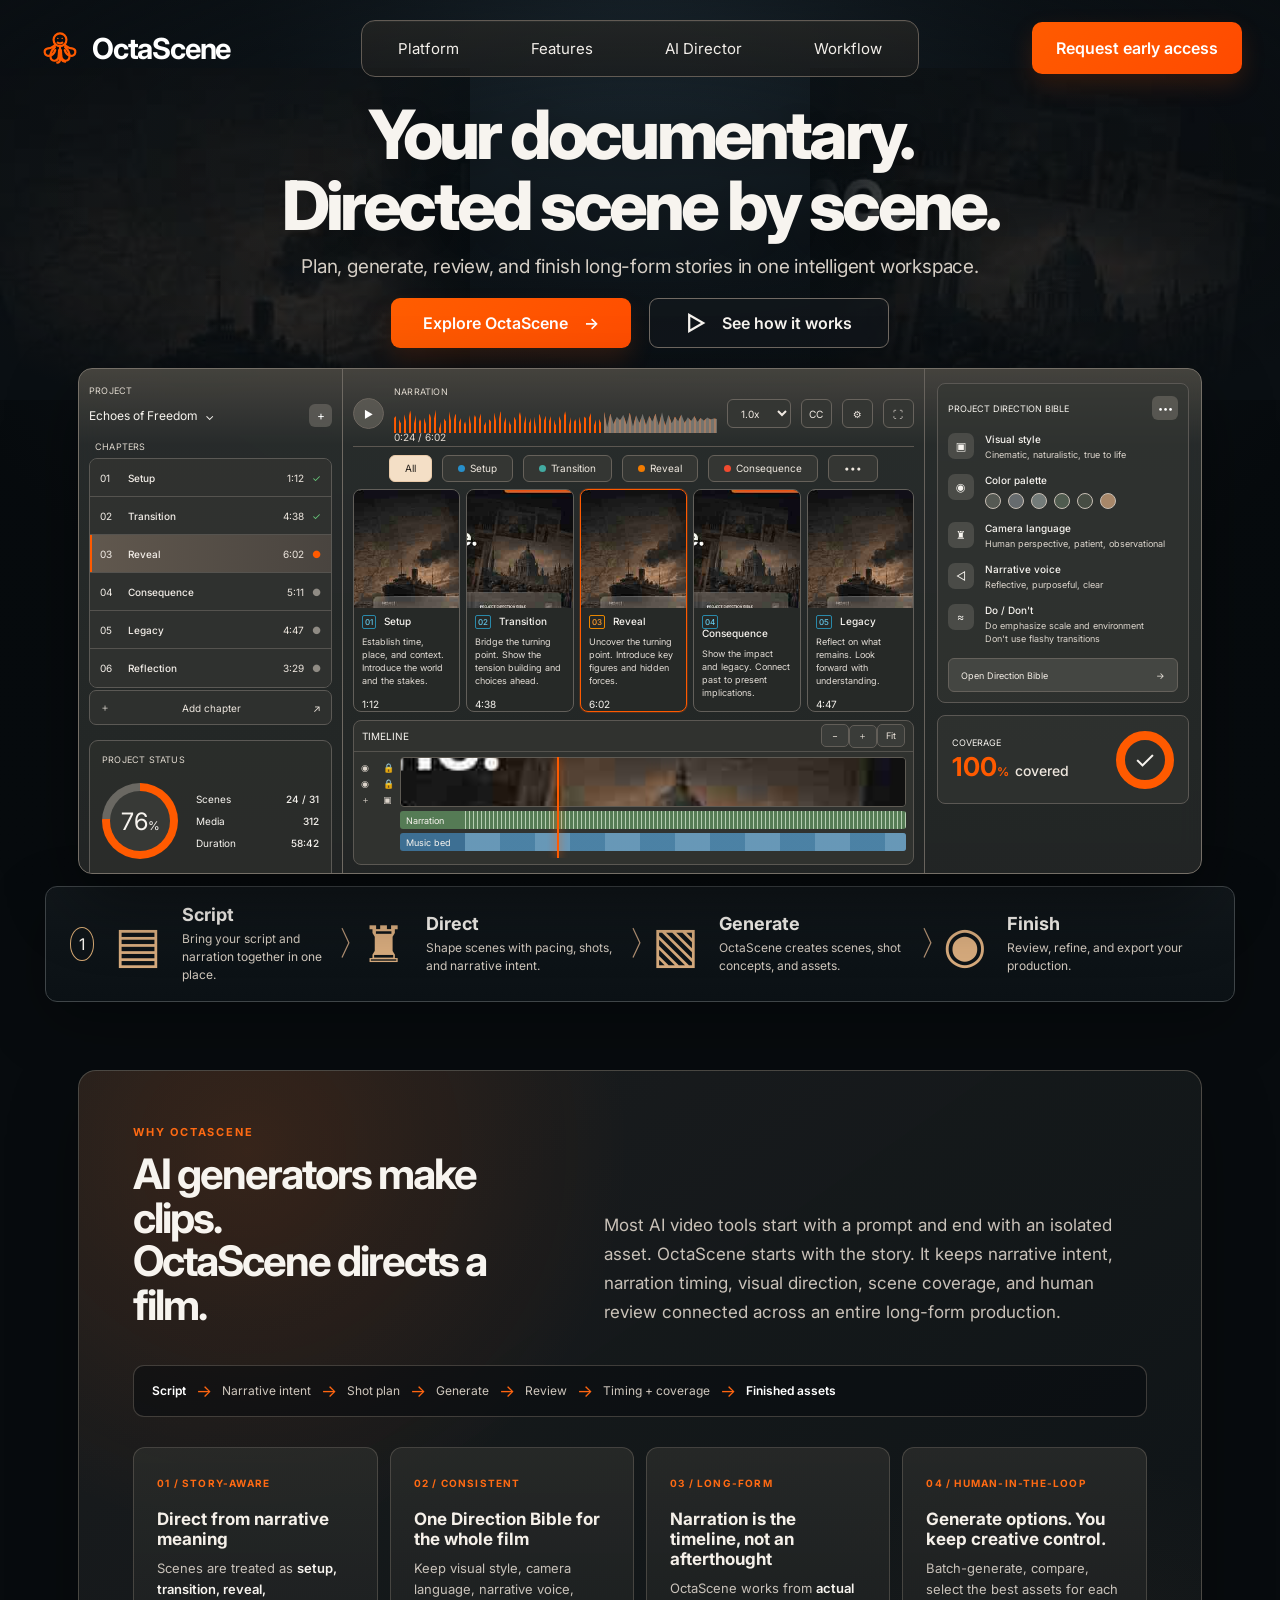
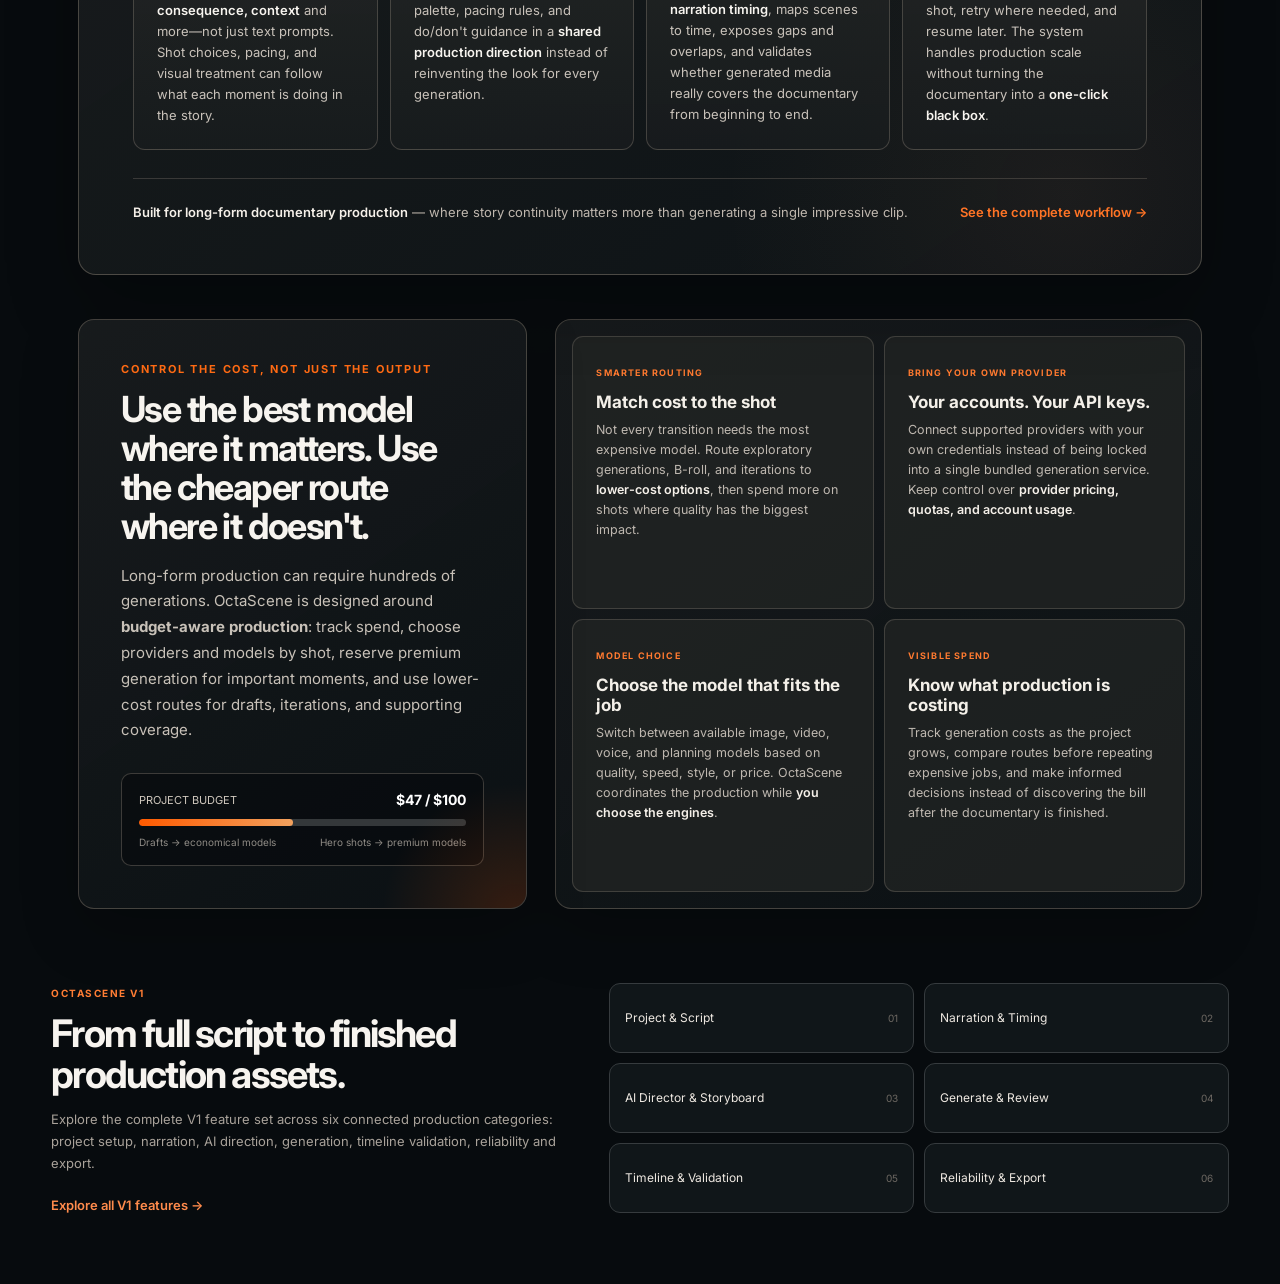
==== commit 9a884a1b: "Add budget-aware routing and bring-your-own-provider positioning" ====
--- a/index.html
+++ b/index.html
@@ -11,7 +11,7 @@
   <link href="https://fonts.googleapis.com/css2?family=Inter:wght@400;500;600;700;800&display=swap" rel="stylesheet">
   <link rel="stylesheet" href="styles.css" />
   <style>
-    .difference-section{width:87.8%;max-width:1350px;margin:68px auto 72px;padding:54px;border:1px solid rgba(126,117,106,.52);border-radius:18px;background:linear-gradient(145deg,rgba(31,34,34,.82),rgba(14,19,23,.92));box-shadow:0 26px 70px rgba(0,0,0,.28);position:relative;overflow:hidden}.difference-section:before{content:"";position:absolute;inset:0;background:radial-gradient(circle at 15% 10%,rgba(255,90,0,.13),transparent 32%),radial-gradient(circle at 88% 90%,rgba(191,142,94,.08),transparent 28%);pointer-events:none}.difference-head{position:relative;z-index:1;display:grid;grid-template-columns:.85fr 1.15fr;gap:70px;align-items:end;margin-bottom:38px}.difference-kicker{display:block;color:#ff6a13;font-size:11px;font-weight:700;letter-spacing:1.8px;margin-bottom:13px}.difference-head h2{font-size:42px;line-height:1.04;letter-spacing:-2px;margin:0;color:#f7f4ef}.difference-head p{margin:0;color:#c9c1b8;font-size:17px;line-height:1.7;max-width:660px}.difference-flow{position:relative;z-index:1;display:flex;align-items:center;gap:10px;margin:0 0 30px;padding:15px 18px;border:1px solid rgba(114,107,99,.5);border-radius:11px;background:rgba(8,12,15,.54);color:#cfc7bd;font-size:12px;overflow-x:auto;white-space:nowrap}.difference-flow b{color:#fff;font-weight:600}.difference-flow .arrow{color:#ff6510;font-size:17px}.difference-grid{position:relative;z-index:1;display:grid;grid-template-columns:repeat(4,1fr);gap:12px}.difference-card{min-height:210px;padding:23px;border:1px solid rgba(104,99,92,.55);border-radius:12px;background:linear-gradient(180deg,rgba(43,45,43,.78),rgba(24,28,30,.82));transition:transform .2s ease,border-color .2s ease}.difference-card:hover{transform:translateY(-3px);border-color:rgba(255,107,24,.55)}.difference-number{font-size:10px;color:#ff6a13;letter-spacing:1.2px;font-weight:700}.difference-card h3{font-size:17px;margin:18px 0 9px;color:#f5f0e9}.difference-card p{font-size:13px;line-height:1.62;color:#c9c2ba;margin:0}.difference-card strong{color:#f7f4ef;font-weight:600}.difference-note{position:relative;z-index:1;margin:28px 0 0;padding-top:25px;border-top:1px solid rgba(104,99,92,.45);display:flex;justify-content:space-between;gap:30px;align-items:center;color:#bfb7ae;font-size:13px}.difference-note b{color:#f5f0e9;font-weight:600}.difference-note a{color:#ff7426;text-decoration:none;font-weight:600;white-space:nowrap}@media(max-width:980px){.difference-section{padding:34px 24px}.difference-head{grid-template-columns:1fr;gap:18px}.difference-grid{grid-template-columns:1fr 1fr}.difference-head h2{font-size:34px}}@media(max-width:620px){.difference-grid{grid-template-columns:1fr}.difference-note{align-items:flex-start;flex-direction:column}.difference-section{width:92%;margin-top:42px}}
+    .difference-section{width:87.8%;max-width:1350px;margin:68px auto 72px;padding:54px;border:1px solid rgba(126,117,106,.52);border-radius:18px;background:linear-gradient(145deg,rgba(31,34,34,.82),rgba(14,19,23,.92));box-shadow:0 26px 70px rgba(0,0,0,.28);position:relative;overflow:hidden}.difference-section:before{content:"";position:absolute;inset:0;background:radial-gradient(circle at 15% 10%,rgba(255,90,0,.13),transparent 32%),radial-gradient(circle at 88% 90%,rgba(191,142,94,.08),transparent 28%);pointer-events:none}.difference-head{position:relative;z-index:1;display:grid;grid-template-columns:.85fr 1.15fr;gap:70px;align-items:end;margin-bottom:38px}.difference-kicker{display:block;color:#ff6a13;font-size:11px;font-weight:700;letter-spacing:1.8px;margin-bottom:13px}.difference-head h2{font-size:42px;line-height:1.04;letter-spacing:-2px;margin:0;color:#f7f4ef}.difference-head p{margin:0;color:#c9c1b8;font-size:17px;line-height:1.7;max-width:660px}.difference-flow{position:relative;z-index:1;display:flex;align-items:center;gap:10px;margin:0 0 30px;padding:15px 18px;border:1px solid rgba(114,107,99,.5);border-radius:11px;background:rgba(8,12,15,.54);color:#cfc7bd;font-size:12px;overflow-x:auto;white-space:nowrap}.difference-flow b{color:#fff;font-weight:600}.difference-flow .arrow{color:#ff6510;font-size:17px}.difference-grid{position:relative;z-index:1;display:grid;grid-template-columns:repeat(4,1fr);gap:12px}.difference-card{min-height:210px;padding:23px;border:1px solid rgba(104,99,92,.55);border-radius:12px;background:linear-gradient(180deg,rgba(43,45,43,.78),rgba(24,28,30,.82));transition:transform .2s ease,border-color .2s ease}.difference-card:hover{transform:translateY(-3px);border-color:rgba(255,107,24,.55)}.difference-number{font-size:10px;color:#ff6a13;letter-spacing:1.2px;font-weight:700}.difference-card h3{font-size:17px;margin:18px 0 9px;color:#f5f0e9}.difference-card p{font-size:13px;line-height:1.62;color:#c9c2ba;margin:0}.difference-card strong{color:#f7f4ef;font-weight:600}.difference-note{position:relative;z-index:1;margin:28px 0 0;padding-top:25px;border-top:1px solid rgba(104,99,92,.45);display:flex;justify-content:space-between;gap:30px;align-items:center;color:#bfb7ae;font-size:13px}.difference-note b{color:#f5f0e9;font-weight:600}.difference-note a{color:#ff7426;text-decoration:none;font-weight:600;white-space:nowrap}.cost-control-section{width:87.8%;max-width:1350px;margin:-28px auto 72px;display:grid;grid-template-columns:.82fr 1.18fr;gap:28px;align-items:stretch}.cost-control-intro,.cost-control-grid{border:1px solid rgba(126,117,106,.46);border-radius:16px;background:linear-gradient(145deg,rgba(27,31,32,.82),rgba(12,17,21,.9));box-shadow:0 22px 58px rgba(0,0,0,.22)}.cost-control-intro{padding:42px;position:relative;overflow:hidden}.cost-control-intro:after{content:"";position:absolute;width:280px;height:280px;border-radius:50%;right:-130px;bottom:-150px;background:radial-gradient(circle,rgba(255,90,0,.18),transparent 68%);pointer-events:none}.cost-kicker{display:block;color:#ff6a13;font-size:11px;font-weight:700;letter-spacing:1.8px;margin-bottom:14px}.cost-control-intro h2{margin:0 0 17px;font-size:36px;line-height:1.08;letter-spacing:-1.6px;color:#f7f4ef}.cost-control-intro>p{margin:0;color:#c8c1b8;font-size:15px;line-height:1.72}.cost-meter{margin-top:30px;padding:17px;border:1px solid rgba(112,106,98,.5);border-radius:10px;background:rgba(7,11,14,.62)}.cost-meter-head{display:flex;justify-content:space-between;align-items:center;font-size:11px;color:#cfc7bd;margin-bottom:11px}.cost-meter-head strong{color:#fff;font-size:14px}.cost-meter-bar{height:7px;background:#34383a;border-radius:999px;overflow:hidden}.cost-meter-bar span{display:block;width:47%;height:100%;background:linear-gradient(90deg,#ff5a00,#f2a15e);border-radius:999px}.cost-meter-foot{display:flex;justify-content:space-between;gap:12px;margin-top:10px;color:#8f8b85;font-size:10px}.cost-control-grid{padding:16px;display:grid;grid-template-columns:repeat(2,1fr);gap:10px}.cost-card{padding:23px;border:1px solid rgba(104,99,92,.48);border-radius:11px;background:rgba(37,40,39,.66)}.cost-card-tag{font-size:9px;letter-spacing:1.2px;color:#ff7a30;font-weight:700}.cost-card h3{margin:12px 0 8px;font-size:17px;color:#f4f0e9}.cost-card p{margin:0;color:#bfb8b0;font-size:12.5px;line-height:1.6}.cost-card strong{color:#f5f0e9;font-weight:600}@media(max-width:980px){.difference-section{padding:34px 24px}.difference-head{grid-template-columns:1fr;gap:18px}.difference-grid{grid-template-columns:1fr 1fr}.difference-head h2{font-size:34px}.cost-control-section{grid-template-columns:1fr}.cost-control-intro{padding:34px 28px}}@media(max-width:620px){.difference-grid{grid-template-columns:1fr}.difference-note{align-items:flex-start;flex-direction:column}.difference-section{width:92%;margin-top:42px}.cost-control-section{width:92%;margin-top:-35px}.cost-control-grid{grid-template-columns:1fr}.cost-control-intro h2{font-size:30px}}
   </style>
 </head>
 <body>
@@ -50,6 +50,21 @@
         <div class="difference-note"><span><b>Built for long-form documentary production</b> — where story continuity matters more than generating a single impressive clip.</span><a href="features.html">See the complete workflow →</a></div>
       </section>
 
+      <section class="cost-control-section" id="cost-control">
+        <div class="cost-control-intro">
+          <span class="cost-kicker">CONTROL THE COST, NOT JUST THE OUTPUT</span>
+          <h2>Use the best model where it matters. Use the cheaper route where it doesn't.</h2>
+          <p>Long-form production can require hundreds of generations. OctaScene is designed around <strong>budget-aware production</strong>: track spend, choose providers and models by shot, reserve premium generation for important moments, and use lower-cost routes for drafts, iterations, and supporting coverage.</p>
+          <div class="cost-meter" aria-label="Example project budget"><div class="cost-meter-head"><span>PROJECT BUDGET</span><strong>$47 / $100</strong></div><div class="cost-meter-bar"><span></span></div><div class="cost-meter-foot"><span>Drafts → economical models</span><span>Hero shots → premium models</span></div></div>
+        </div>
+        <div class="cost-control-grid">
+          <article class="cost-card"><span class="cost-card-tag">SMARTER ROUTING</span><h3>Match cost to the shot</h3><p>Not every transition needs the most expensive model. Route exploratory generations, B-roll, and iterations to <strong>lower-cost options</strong>, then spend more on shots where quality has the biggest impact.</p></article>
+          <article class="cost-card"><span class="cost-card-tag">BRING YOUR OWN PROVIDER</span><h3>Your accounts. Your API keys.</h3><p>Connect supported providers with your own credentials instead of being locked into a single bundled generation service. Keep control over <strong>provider pricing, quotas, and account usage</strong>.</p></article>
+          <article class="cost-card"><span class="cost-card-tag">MODEL CHOICE</span><h3>Choose the model that fits the job</h3><p>Switch between available image, video, voice, and planning models based on quality, speed, style, or price. OctaScene coordinates the production while <strong>you choose the engines</strong>.</p></article>
+          <article class="cost-card"><span class="cost-card-tag">VISIBLE SPEND</span><h3>Know what production is costing</h3><p>Track generation costs as the project grows, compare routes before repeating expensive jobs, and make informed decisions instead of discovering the bill after the documentary is finished.</p></article>
+        </div>
+      </section>
+
       <section class="v1-teaser" id="resources"><div class="v1-teaser-copy"><span>OCTASCENE V1</span><h2>From full script to finished production assets.</h2><p>Explore the complete V1 feature set across six connected production categories: project setup, narration, AI direction, generation, timeline validation, reliability and export.</p><a href="features.html">Explore all V1 features →</a></div><div class="v1-mini-grid"><a href="features/project-script.html">Project & Script <span>01</span></a><a href="features/narration.html">Narration & Timing <span>02</span></a><a href="features/director.html">AI Director & Storyboard <span>03</span></a><a href="features/generation-review.html">Generate & Review <span>04</span></a><a href="features/timeline-validation.html">Timeline & Validation <span>05</span></a><a href="features/reliability-export.html">Reliability & Export <span>06</span></a></div></section>
     </main>
   </div><script src="script.js"></script>
